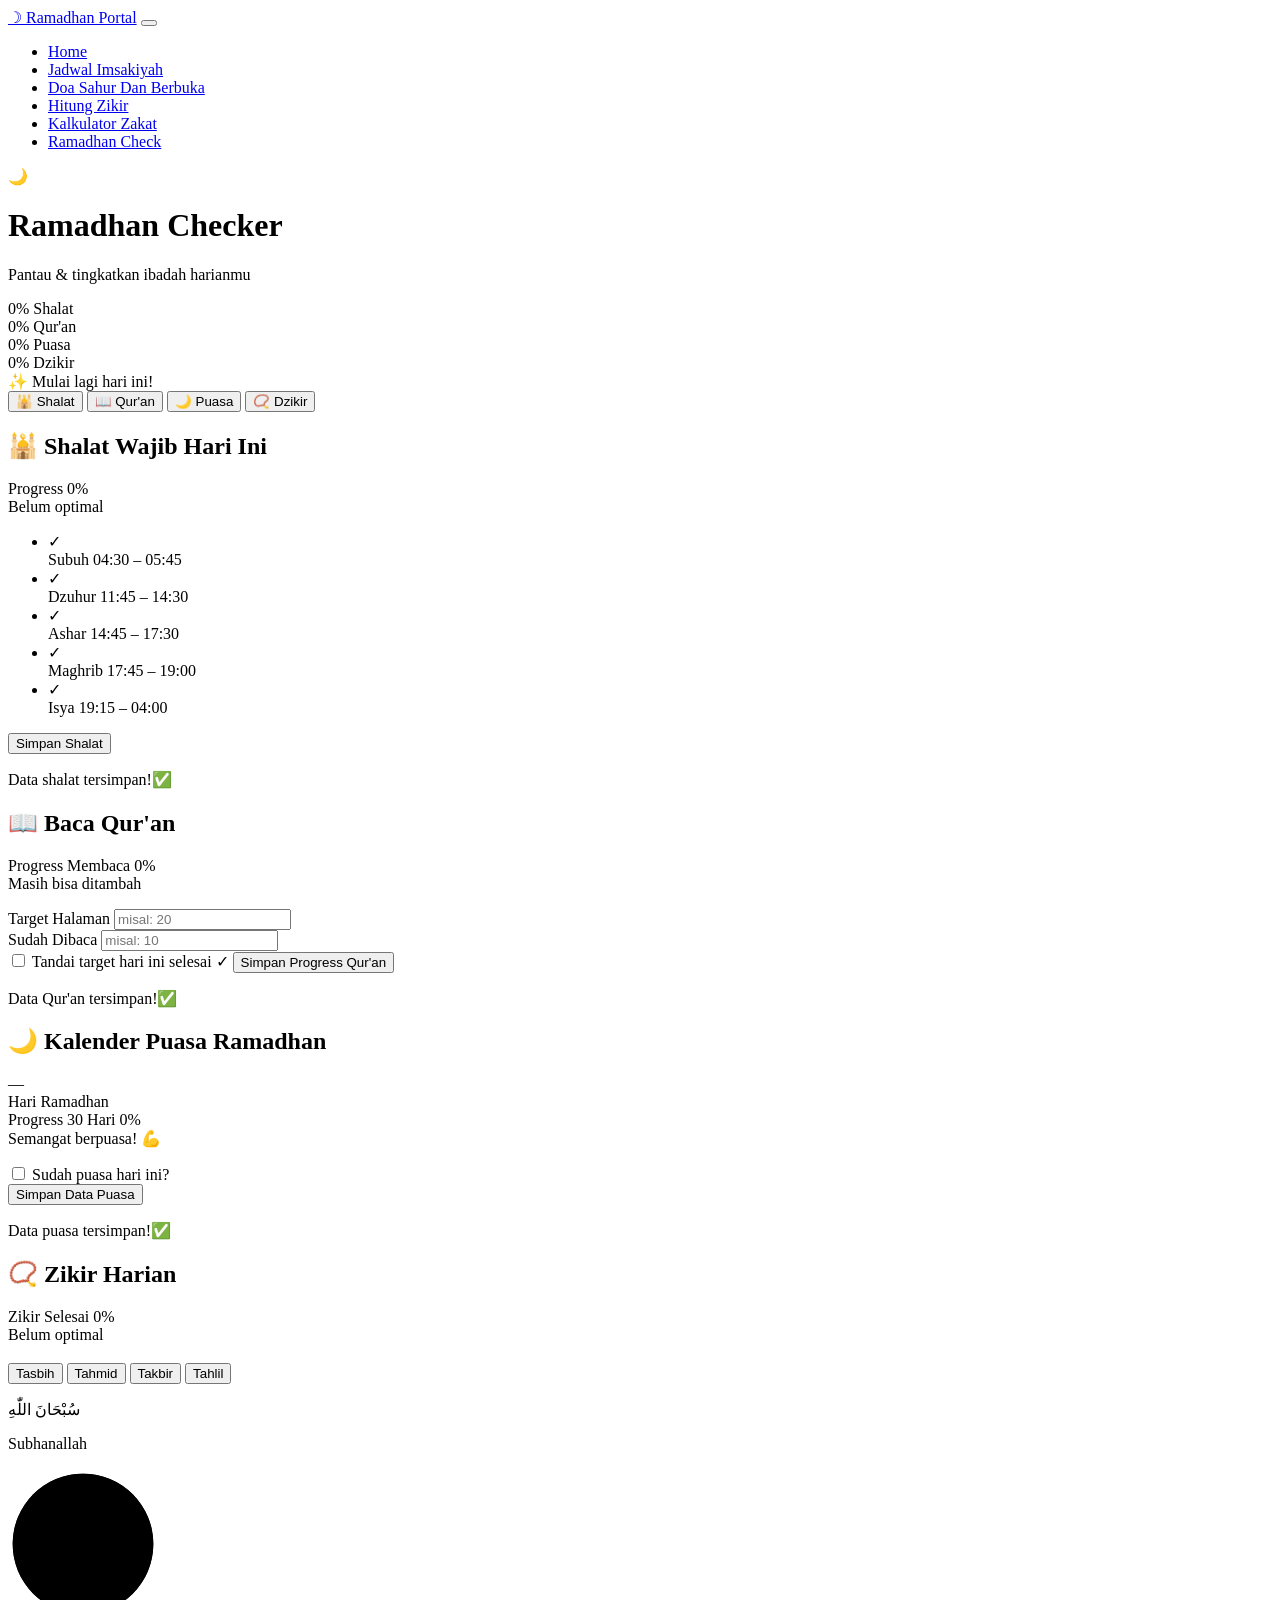
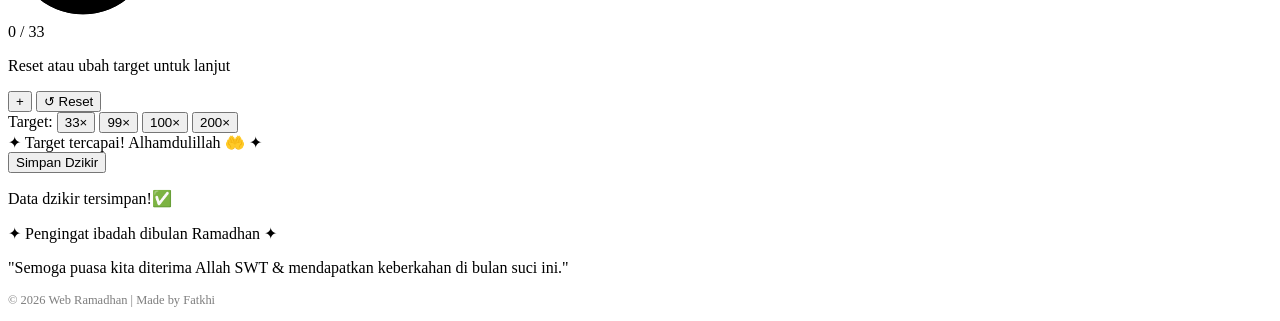
==== ramadhan-check.html @ d1ef9071 "Add files via upload" ====
<!DOCTYPE html>
<html lang="id">
<head>
    <meta charset="UTF-8" />
    <meta name="viewport" content="width=device-width, initial-scale=1.0" />
    <title>Ramadhan Checker</title>
    <link href="https://fonts.googleapis.com/css2?family=Amiri:wght@400;700&family=Cinzel+Decorative:wght@700&family=Lora:ital,wght@0,400;0,600;1,400&display=swap" rel="stylesheet" />
    <link rel="stylesheet" href="style/ramadhan-check.css">
</head>
<body>
<header>
    <nav class="navbar" id="mainNav">
        <div class="nav-inner">
            <a href="index.html" class="nav-brand">☽ Ramadhan Portal</a>
            <button class="nav-toggle" id="navToggle" aria-expanded="false">
                <span></span><span></span><span></span>
            </button>
            <ul class="nav-links" id="navLinks" role="list">
                <li><a href="index.html" >Home</a></li>
                <li><a href="jadwal-imsakiyah.html">Jadwal Imsakiyah</a></li>
                <li><a href="doa-sahur-dan-berbuka.html"> Doa Sahur Dan Berbuka</a></li> 
                <li><a href="hitung-zikir.html">Hitung Zikir</a></li>
                <li><a href="kalkulator-zakat.html" >Kalkulator Zakat</a></li>
                <li><a href="ramadhan-check.html" class="active">Ramadhan Check</a></li>
            </ul>
        </div>
    </nav>
</header>  
<header>
    <div class="header-inner">
        <span class="header-logo">🌙</span>
        <h1>Ramadhan Checker</h1>
        <p class="subtitle">Pantau & tingkatkan ibadah harianmu</p>
    </div>
</header>

<div class="progress">
    <div class="progress-item">
        <span class="progress-pct" id="pctShalat">0%</span>
        <span class="progress-lbl">Shalat</span>
    </div>
    <div class="progress-divider"></div>
    <div class="progress-item">
        <span class="progress-pct" id="pctQuran">0%</span>
        <span class="progress-lbl">Qur'an</span>
    </div>
    <div class="progress-divider"></div>
    <div class="progress-item">
        <span class="progress-pct" id="pctPuasa">0%</span>
        <span class="progress-lbl">Puasa</span>
    </div>
    <div class="progress-divider"></div>
    <div class="progress-item">
        <span class="progress-pct" id="pctDzikir">0%</span>
        <span class="progress-lbl">Dzikir</span>
    </div>
    <div class="progress-divider"></div>
    <div class="motivasi-badge" id="motivasiGlobal">✨ Mulai lagi hari ini!</div>
</div>

<nav class="tab-nav" role="tablist">
    <button class="tab-btn active" data-tab="shalat" role="tab">
        <span class="tab-icon">🕌</span> Shalat
    </button>
    <button class="tab-btn" data-tab="quran" role="tab">
        <span class="tab-icon">📖</span> Qur'an
    </button>
    <button class="tab-btn" data-tab="puasa" role="tab">
        <span class="tab-icon">🌙</span> Puasa
    </button>
    <button class="tab-btn" data-tab="dzikir" role="tab">
        <span class="tab-icon">📿</span> Dzikir
    </button>
</nav>

<main>
    <div class="tab-panel active" id="tab-shalat">
        <div class="card">
            <h2 class="card-title">🕌 Shalat Wajib Hari Ini</h2>
            <div class="prog-meta">
                <span>Progress</span>
                <span class="prog-pct" id="shalatPct">0%</span>
            </div>
            <div class="prog-wrap">
                <div class="prog-fill" id="shalatBar" style="width:0%"></div>
            </div>
            <div style="margin-bottom:1rem;">
                <span class="status-chip chip-low" id="shalatStatus">Belum optimal</span>
            </div>
            <ul class="shalat-list" id="shalatList">
                <li class="shalat-item" data-id="subuh">
                    <div class="shalat-cb">✓</div>
                    <span class="shalat-name">Subuh</span>
                    <span class="shalat-time">04:30 – 05:45</span>
                </li>
                <li class="shalat-item" data-id="dzuhur">
                    <div class="shalat-cb">✓</div>
                    <span class="shalat-name">Dzuhur</span>
                    <span class="shalat-time">11:45 – 14:30</span>
                </li>
                <li class="shalat-item" data-id="ashar">
                    <div class="shalat-cb">✓</div>
                    <span class="shalat-name">Ashar</span>
                    <span class="shalat-time">14:45 – 17:30</span>
                </li>
                <li class="shalat-item" data-id="maghrib">
                    <div class="shalat-cb">✓</div>
                    <span class="shalat-name">Maghrib</span>
                    <span class="shalat-time">17:45 – 19:00</span>
                </li>
                <li class="shalat-item" data-id="isya">
                    <div class="shalat-cb">✓</div>
                    <span class="shalat-name">Isya</span>
                    <span class="shalat-time">19:15 – 04:00</span>
                </li>
            </ul>
            <button class="btn-save" id="btnSaveShalat">Simpan Shalat</button>
            <p class="saved-toast" id="toastShalat"> Data shalat tersimpan!✅</p>
        </div>
     </div>

    <div class="tab-panel" id="tab-quran">
        <div class="card">
            <h2 class="card-title">📖 Baca Qur'an</h2>
            <div class="prog-meta">
                <span>Progress Membaca</span>
                <span class="prog-pct" id="quranPct">0%</span>
            </div>
            <div class="prog-wrap">
                <div class="prog-fill" id="quranBar" style="width:0%"></div>
            </div>
            <div style="margin-bottom:1rem;">
                <span class="status-chip chip-low" id="quranStatus">Masih bisa ditambah</span>
            </div>
            <div class="quran-inputs">
                <div class="field">
                    <label for="targetHalaman">Target Halaman</label>
                    <input type="number" id="targetHalaman" placeholder="misal: 20" min="1" />
                </div>
                <div class="field">
                    <label for="halamanDibaca">Sudah Dibaca</label>
                    <input type="number" id="halamanDibaca" placeholder="misal: 10" min="0" />
                </div>
            </div>
            <label class="quran-mark" id="quranMarkLabel">
                <input type="checkbox" id="quranSelesai" />
                <span>Tandai target hari ini selesai ✓</span>
            </label>
            <button class="btn-save" id="btnSaveQuran">Simpan Progress Qur'an</button>
            <p class="saved-toast" id="toastQuran">Data Qur'an tersimpan!✅</p>
        </div>
    </div>

    <div class="tab-panel" id="tab-puasa">
        <div class="card">
            <h2 class="card-title">🌙 Kalender Puasa Ramadhan</h2>

            <div class="hari-ke">
                <div class="hk-num" id="hariKeNum">—</div>
                <div class="hk-label">Hari Ramadhan</div>
            </div>

            <div class="prog-meta">
                <span>Progress 30 Hari</span>
                <span class="prog-pct" id="puasaPct">0%</span>
            </div>
            <div class="prog-wrap">
                <div class="prog-fill" id="puasaBar" style="width:0%"></div>
            </div>
            <div style="margin-bottom:1rem;">
                <span class="status-chip chip-low" id="puasaStatus">Semangat berpuasa! 💪</span>
            </div>

            <label class="puasa-today" id="puasaTodayLabel">
                <input type="checkbox" id="puasaHariIni" />
                <span id="puasaTodayText">Sudah puasa hari ini?</span>
            </label>

            <div class="kalender-grid" id="kalenderGrid"></div>

            <button class="btn-save" id="btnSavePuasa">Simpan Data Puasa</button>
            <p class="saved-toast" id="toastPuasa"> Data puasa tersimpan!✅</p>
        </div>
     </div>

    <div class="tab-panel" id="tab-dzikir">
        <div class="card">
            <h2 class="card-title">📿 Zikir Harian</h2>
            <div class="prog-meta">
                <span>Zikir Selesai</span>
                <span class="prog-pct" id="zikirPct">0%</span>
            </div>
            <div class="prog-wrap">
                <div class="prog-fill" id="zikirBar" style="width:0%"></div>
            </div>
            <div style="margin-bottom:1.2rem;">
                <span class="status-chip chip-low" id="zikirStatus">Belum optimal</span>
            </div>
            <div class="zikir-selector" role="group">
                <button class="zikir-btn active" data-ar="سُبْحَانَ اللّٰهِ" data-lat="Subhanallah" data-id="subhanallah">Tasbih</button>
                <button class="zikir-btn" data-ar="اَلْحَمْدُ لِلّٰهِ" data-lat="Alhamdulillah" data-id="alhamdulillah">Tahmid</button>
                <button class="zikir-btn" data-ar="اَللّٰهُ أَكْبَرُ" data-lat="Allahuakbar" data-id="allahuakbar">Takbir</button>
                <button class="zikir-btn" data-ar="لَا إِلٰهَ إِلَّا اللّٰهُ" data-lat="La ilaha illallah" data-id="la-ilaha-illallah">Tahlil</button>
            </div>
            <p class="zikir-arabic" id="zikirArabic">سُبْحَانَ اللّٰهِ</p>
            <p class="zikir-latin"  id="zikirLatin">Subhanallah</p>

            <div class="zikir-ring-wrap">
                <svg class="zikir-ring-svg" width="150" height="150" viewBox="0 0 160 160" aria-hidden="true">
                    <circle class="zikir-ring-bg"   cx="80" cy="80" r="75"/>
                    <circle class="zikir-ring-fill" id="zikirRingFill" cx="80" cy="80" r="75"/>
                </svg>
                <div class="zikir-ring-center">
                    <span class="zikir-count-num" id="zikirCountNum">0</span>
                    <span class="zikir-target-lbl" id="zikirTargetLbl">/ 33</span>
                </div>
            </div>
            <div class="zikir-bar-wrap">
                <div class="zikir-bar-fill" id="zikirBarFill"></div>
            </div>

            <p class="zikir-locked-hint" id="zikirLockedHint">Reset atau ubah target untuk lanjut</p>

            <div class="zikir-btn-group">
                <button class="zikir-btn-tambah" id="zikirBtnTambah" aria-label="Tambah hitungan dzikir">
                    <span class="zikir-icon">+</span>
                </button>
                <button class="zikir-btn-reset" id="zikirBtnReset">↺ Reset</button>
            </div>
            <div class="zikir-pills">
                <span>Target:</span>
                <button class="zikir-pill active" data-val="33">33×</button>
                <button class="zikir-pill" data-val="99">99×</button>
                <button class="zikir-pill" data-val="100">100×</button>
                <button class="zikir-pill" data-val="200">200×</button>
            </div>

            <div class="zikir-notif" id="zikirNotif" role="status" aria-live="polite">
                <span class="zikir-star">✦</span>
                <span id="zikirNotifText">Target tercapai! Alhamdulillah 🤲</span>
                <span class="zikir-star">✦</span>
            </div>
            <button class="btn-save" id="btnSaveZikir">Simpan Dzikir</button>
            <p class="saved-toast" id="toastZikir"> Data dzikir tersimpan!✅</p>
        </div>
    </div>
</main>

<footer>
  <p class="footer-teks">✦ Pengingat ibadah dibulan Ramadhan ✦</p>
  <p>"Semoga puasa kita diterima Allah SWT &amp; mendapatkan keberkahan di bulan suci ini."</p>
  <p style="margin-top:.5rem; font-size:.78rem; opacity:.5;">&copy; 2026 Web Ramadhan | Made by Fatkhi</p>
</footer>

<script src="script/ramadhan-check.js"></script>

</body>
</html>
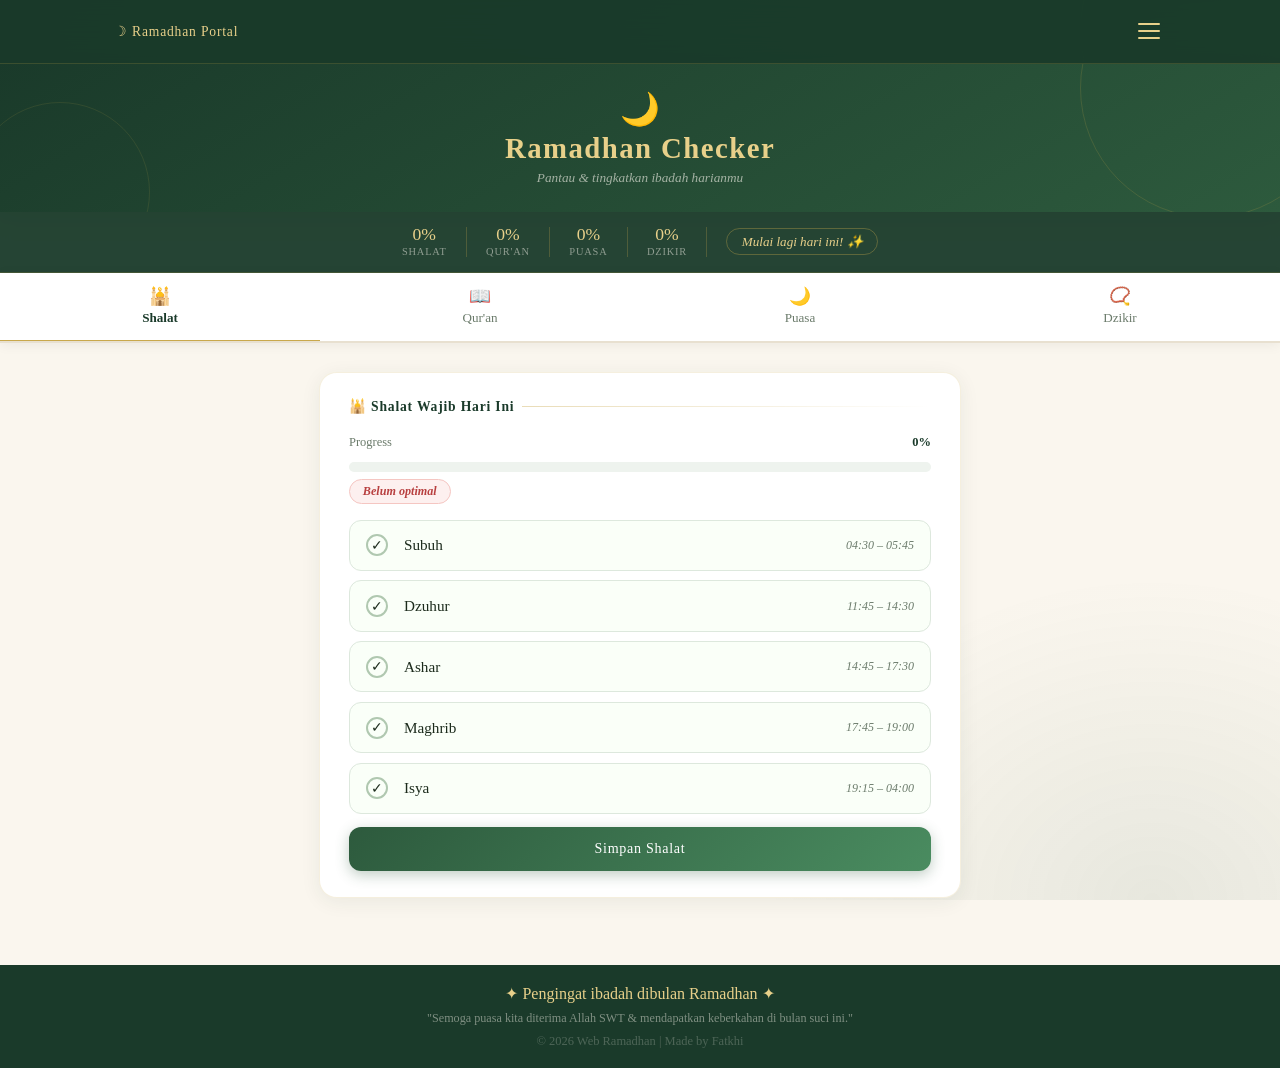
==== commit 61e34f9b: "Fix HTML formatting and restore document structure" ====
--- a/ramadhan-check.html
+++ b/ramadhan-check.html
@@ -197,10 +197,10 @@
                 <span class="status-chip chip-low" id="zikirStatus">Belum optimal</span>
             </div>
             <div class="zikir-selector" role="group">
-                <button class="zikir-btn active" data-ar="سُبْحَانَ اللّٰهِ" data-lat="Subhanallah" data-id="subhanallah">Tasbih</button>
-                <button class="zikir-btn" data-ar="اَلْحَمْدُ لِلّٰهِ" data-lat="Alhamdulillah" data-id="alhamdulillah">Tahmid</button>
-                <button class="zikir-btn" data-ar="اَللّٰهُ أَكْبَرُ" data-lat="Allahuakbar" data-id="allahuakbar">Takbir</button>
-                <button class="zikir-btn" data-ar="لَا إِلٰهَ إِلَّا اللّٰهُ" data-lat="La ilaha illallah" data-id="la-ilaha-illallah">Tahlil</button>
+                <button class="zikir-btn active" data-ar="سُبْحَانَ اللّٰهِ" data-lat="Subhanallah" data-id="tasbih">Tasbih</button>
+                <button class="zikir-btn" data-ar="اَلْحَمْدُ لِلّٰهِ" data-lat="Alhamdulillah" data-id="tahmid">Tahmid</button>
+                <button class="zikir-btn" data-ar="اَللّٰهُ أَكْبَرُ" data-lat="Allahuakbar" data-id="takbir">Takbir</button>
+                <button class="zikir-btn" data-ar="لَا إِلٰهَ إِلَّا اللّٰهُ" data-lat="La ilaha illallah" data-id="tahlil">Tahlil</button>
             </div>
             <p class="zikir-arabic" id="zikirArabic">سُبْحَانَ اللّٰهِ</p>
             <p class="zikir-latin"  id="zikirLatin">Subhanallah</p>
@@ -222,7 +222,7 @@
             <p class="zikir-locked-hint" id="zikirLockedHint">Reset atau ubah target untuk lanjut</p>
 
             <div class="zikir-btn-group">
-                <button class="zikir-btn-tambah" id="zikirBtnTambah" aria-label="Tambah hitungan dzikir">
+                <button class="zikir-btn-tambah" id="zikirBtnTambah">
                     <span class="zikir-icon">+</span>
                 </button>
                 <button class="zikir-btn-reset" id="zikirBtnReset">↺ Reset</button>
@@ -235,7 +235,7 @@
                 <button class="zikir-pill" data-val="200">200×</button>
             </div>
 
-            <div class="zikir-notif" id="zikirNotif" role="status" aria-live="polite">
+            <div class="zikir-notif" id="zikirNotif" role="status">
                 <span class="zikir-star">✦</span>
                 <span id="zikirNotifText">Target tercapai! Alhamdulillah 🤲</span>
                 <span class="zikir-star">✦</span>
--- a/style/ramadhan-check.css
+++ b/style/ramadhan-check.css
@@ -0,0 +1,861 @@
+:root {
+--gold:        #C9A84C;
+--gold-light:  #E8D08A;
+--green-dark:  #1A3A2A;
+--green-mid:   #2D5A3D;
+--green-light: #4A8C60;
+--cream:       #FAF6EE;
+--sand:        #EDE0C4;
+--text:        #1C2B1C;
+--muted:       #6B7B6B;
+--white:       #ffffff;
+}
+*, *::before, *::after { 
+    box-sizing: border-box; 
+    margin: 0; padding: 0; 
+}
+html { 
+    scroll-behavior: smooth; 
+}
+body {
+    display: flex;
+    font-family: 'Lora', Georgia, serif;
+    color: var(--text);  
+    background: var(--cream);  
+    min-height: 100vh;
+    flex-direction: column;
+}
+body::before {
+    content: '';
+    inset: 0;
+    background-image:
+        radial-gradient(ellipse 70% 40% at 10% 0%, #c9a84c14 0%, transparent 60%),
+        radial-gradient(ellipse 50% 60% at 90% 100%, #2d5a3d17 0%, transparent 60%);
+    pointer-events: none;
+    position: fixed;
+    z-index: 0;
+}
+
+.navbar {  
+    top: 0; 
+    left: 0; 
+    right: 0; 
+    background: #1a3a2aeb;
+    backdrop-filter: blur(16px);
+    border-bottom: 1px solid #c9a84c33;
+    transition: background .3s, box-shadow .3s;
+    position: fixed;
+    z-index: 1000;
+}
+.navbar.scrolled {
+    background: #102618f7;
+    box-shadow: 0 4px 24px #00000059;
+}
+.nav-inner {
+    display: flex; 
+    align-items: center;
+    padding: .75rem 1.5rem;
+    gap: 1rem;
+    max-width: 1100px; 
+    margin: 0 auto;
+    z-index: 10;
+}
+.nav-brand {
+    display: flex; 
+    align-items: center;
+    gap: .45rem;
+    font-family: 'Cinzel Decorative', serif;
+    font-size: .85rem; 
+    color: var(--gold-light);
+    text-decoration: none; 
+    letter-spacing: .06em;
+    white-space: nowrap; 
+    flex-shrink: 0;
+    z-index: 10;
+}
+.nav-links {
+    display: none; 
+    top: 100%; left: 0; right: 0;  
+    flex-direction: column; 
+    align-items: stretch;
+    list-style: none;
+    background: #102618fa;
+    border-top: 1px solid #c9a84c26;
+    box-shadow: 0 8px 28px #00000066;
+    padding: .5rem 0;
+    position: absolute;
+    z-index: 2000;
+}
+.nav-links.open {
+    display: flex;
+}
+.nav-links a {
+    display: block;
+    padding: .7rem 1.8rem; 
+    font-size: .88rem;
+    border-radius: 0;
+    border-bottom: 1px solid #c9a84c0f;
+    color: #faf6eebf;
+    text-decoration: none;
+    transition: color .2s, background .2s;
+}
+.nav-links a:hover,.nav-links a.active {
+    color: var(--gold-light);
+    background: #c9a84c1a;
+}
+.nav-links li:last-child a { 
+    border-bottom: none; 
+}
+ 
+.nav-toggle {
+    display: block; 
+    background: none; 
+    border: none;
+    cursor: pointer; 
+    padding: .4rem;
+    margin-left: auto; 
+    flex-shrink: 0;
+}
+.nav-toggle span {
+    display: block;
+    width: 22px;
+    height: 2px;
+    background: var(--gold-light);
+    margin: 5px 0;
+    border-radius: 2px; 
+    transition: transform .3s, opacity .3s;
+}
+.nav-toggle.open span:nth-child(1) { 
+    transform: rotate(45deg)  translate(5px,5px);  
+}
+.nav-toggle.open span:nth-child(2) { 
+    opacity: 0; 
+}
+.nav-toggle.open span:nth-child(3) { 
+    transform: rotate(-45deg) translate(5px,-5px);
+}
+header {
+    text-align: center; 
+    color: var(--cream);
+    background: linear-gradient(150deg, var(--green-dark) 0%, var(--green-mid) 100%);
+    padding: 2rem 1.5rem 1.6rem;
+    overflow: hidden;
+    box-shadow: 0 4px 20px #00000033;
+    position: relative;
+
+}
+header::before {
+    content: '';
+    width: 260px; height: 260px;
+    border: 1.5px solid #c9a84c2e;
+    border-radius: 50%;
+    top: -100px; right: -60px;
+    position: absolute;
+}
+header::after {
+    content: '';
+    width: 180px; height: 180px;
+    border: 1.5px solid #c9a84c1f;
+    border-radius: 50%;
+    bottom: -70px; left: -30px;
+    position: absolute;
+}
+.header-inner { 
+    position: relative; 
+    z-index: 1; 
+}
+.header-logo { 
+    display: block;
+    font-size: 2rem; 
+    margin-bottom: .3rem; 
+}
+header h1 {
+    font-family: 'Cinzel Decorative', serif;
+    font-size: clamp(1.1rem, 3.5vw, 1.8rem);
+    color: var(--gold-light);
+    letter-spacing: .05em;
+}
+header p.subtitle {
+    font-style: italic;
+    font-size: .83rem;
+    color: #faf6ee99;
+    margin-top: .3rem;
+}
+
+.progress {
+    display: flex;
+    align-items: center; 
+    background: #1a3a2af2;
+    backdrop-filter: blur(6px);
+    padding: .9rem 1.5rem;
+    gap: 1.2rem;
+    flex-wrap: wrap;
+    justify-content: center;
+    border-bottom: 1px solid #c9a84c33;
+    position: relative;
+}
+.progress-item {
+    display: flex;
+    flex-direction: column;
+    align-items: center;
+    gap: .15rem;
+}
+.progress-pct {
+    font-family: 'Cinzel Decorative', serif;
+    font-size: 1.1rem;
+    color: var(--gold-light);
+    line-height: 1;
+}
+.progress-lbl {
+    font-size: .65rem;
+    color: #faf6ee80;
+    letter-spacing: .08em;
+    text-transform: uppercase;
+}
+.progress-divider { 
+    width: 1px; 
+    height: 30px; 
+    background: #c9a84c40; 
+}
+.motivasi-badge {
+    font-style: italic;
+    font-size: .82rem;
+    color: var(--gold-light);
+    padding: .3rem .9rem;
+    border: 1px solid #c9a84c59;
+    border-radius: 2rem;
+}
+
+nav.tab-nav {
+    display: flex;  
+    top: 0;
+    background: var(--white);
+    border-bottom: 2px solid #e8e0d0;
+    box-shadow: 0 2px 12px #0000000f;
+    overflow-x: auto;
+    scrollbar-width: none;
+    position: sticky;     
+    z-index: 100;
+}
+nav.tab-nav::-webkit-scrollbar { 
+    display: none; 
+}
+.tab-btn {
+    display: flex;
+    flex: 1; 
+    flex-direction: column;
+    align-items: center; 
+    font-family: 'Lora', serif;
+    font-size: .82rem;
+    color: var(--muted); min-width: 90px;
+    background: transparent;  
+    padding: .85rem .5rem;
+    border: none;  
+    border-bottom: 3px solid transparent;
+    cursor: pointer;margin-bottom: -2px;
+    transition: all .2s;
+    white-space: nowrap;
+    gap: .2rem;
+}
+.tab-btn .tab-icon { 
+    font-size: 1.1rem; 
+}
+.tab-btn:hover { 
+    color: var(--green-mid); 
+    background: #f5faf5;
+}
+.tab-btn.active {
+    font-weight: 600;  
+    color: var(--green-dark);
+    border-bottom-color: var(--gold);
+}
+
+main {
+    padding: 1.8rem 1.2rem 3rem;  
+    flex: 1;
+    width: 100%;  
+    max-width: 680px;
+    margin: 0 auto; 
+    position: relative;
+    z-index: 1;
+}
+.tab-panel { 
+    display: none; 
+    animation: fadeUp .4s ease both; 
+}
+.tab-panel.active { 
+    display: block; 
+}
+@keyframes fadeUp {
+    from { opacity: 0; transform: translateY(16px); }
+    to   { opacity: 1; transform: translateY(0); }
+}
+
+.card {
+    border: 1px solid #c9a84c2e; 
+    border-radius: 1.1rem;
+    background: var(--white);
+    box-shadow: 0 4px 20px #1a3a2a12;
+    padding: 1.6rem 1.8rem;
+    margin-bottom: 1.2rem;
+}
+.card-title {
+    display: flex;  
+    align-items: center;
+    font-family: 'Cinzel Decorative', serif;
+    font-size: .85rem;
+    color: var(--green-dark);
+    letter-spacing: .06em;
+    margin-bottom: 1.2rem;  
+    gap: .5rem;
+}
+.card-title::after {
+    content: '';
+    flex: 1;
+    height: 1px;
+    background: linear-gradient(90deg, #c9a84c66, transparent);
+}
+
+.prog-wrap {
+    background: #eef3ee;
+    border-radius: 1rem;
+    height: 10px;
+    overflow: hidden;
+    margin: .6rem 0 .4rem;
+}
+.prog-fill {
+    height: 100%;
+    border-radius: 1rem;
+    background: linear-gradient(90deg, var(--green-light), var(--gold));
+    transition: width .5s cubic-bezier(.4,0,.2,1);
+}
+.prog-meta {
+    display: flex;
+    justify-content: space-between;
+    font-size: .78rem;
+    color: var(--muted);
+    margin-bottom: .8rem;
+}
+.prog-pct { 
+    font-weight: 600; 
+    color: var(--green-dark); 
+}
+
+.status-chip {
+    display: inline-block;
+    padding: .25rem .8rem;
+    border-radius: 2rem;
+    font-size: .76rem;
+    font-style: italic;
+    font-weight: 600;
+}
+.chip-low  { 
+    color: #b84040;   
+    background: #fdf0ef;
+    border: 1px solid #f5c6c2; 
+}
+.chip-mid  { 
+    color: #8a6010;  
+    background: #fff8e6;  
+    border: 1px solid #f0d080; 
+}
+.chip-high { 
+    color: #1e6b3a;  
+    background: #e8f5ec; 
+    border: 1px solid #a8d5b5; 
+}
+.chip-done { 
+    color: var(--green-dark);  
+    background: linear-gradient(135deg,#e8f5ec,#fff8e6);
+    border: 1px solid var(--gold);
+}
+
+.shalat-list { 
+    display: flex;
+    list-style: none;  
+    flex-direction: column; 
+    gap: .6rem; 
+}
+.shalat-item {
+    display: flex;
+    align-items: center;
+    gap: 1rem;
+    padding: .85rem 1rem;
+    border-radius: .75rem;
+    border: 1.5px solid #dde8dd;
+    background: #fafff8;
+    cursor: pointer;
+    transition: all .2s;
+    user-select: none;
+}   
+.shalat-item:hover { 
+    border-color: var(--green-light); 
+    background: #f0faf0; 
+}
+.shalat-item.checked {
+    border-color: var(--green-light);
+    background: #edf7ee;
+}
+.shalat-cb {
+    display: flex;    
+    font-size: .9rem;
+    align-items: center; 
+    justify-content: center;
+    border: 2px solid #b0c8b0;        
+    border-radius: 50%;
+    width: 22px; 
+    height: 22px;    
+    flex-shrink: 0;
+    transition: all .2s;
+}
+.shalat-item.checked .shalat-cb {
+    color: #ffffff;  
+    background: var(--green-light);
+    border-color: var(--green-light);
+} 
+.shalat-name { 
+    flex: 1; 
+    font-size: .95rem; 
+}
+.shalat-item.checked .shalat-name { 
+    font-weight: 600; 
+    color: var(--green-dark);
+}
+.shalat-time { 
+    font-style: italic;
+    font-size: .75rem; 
+    color: var(--muted); 
+}
+
+.quran-inputs { 
+    display: grid; 
+    grid-template-columns: 1fr 1fr; 
+    gap: 1rem; margin-bottom: 1rem; 
+}
+.field label { 
+    display: block; 
+    font-size: .8rem;
+    font-weight: 600 ;
+    color: var(--muted); 
+    letter-spacing: .04em;
+    margin-bottom: .35rem; 
+}
+.field input[type="number"] {
+    font-family: 'Lora', serif;
+    font-size: .95rem;
+    border: 1.5px solid #d9e5d9;
+    border-radius: .65rem;   
+    width: 100%;
+    padding: .7rem .9rem;
+    color: var(--text);
+    background: #fafff9;
+    outline: none;
+    transition: border-color .2s, box-shadow .2s;
+}
+.field input:focus {
+    border-color: var(--green-light);
+    box-shadow: 0 0 0 3px #4a8c601a;
+}
+.quran-mark {
+    display: flex;
+    align-items: center; 
+    font-size: .85rem;     
+    gap: .7rem;
+    padding: .8rem 1rem;
+    color: var(--green-mid);
+    background: #f5faf5;
+    border: 1px dashed #a8cbb5;
+    border-radius: .7rem;
+    cursor: pointer;
+    margin-bottom: .8rem;
+    user-select: none;
+}
+.quran-mark input[type="checkbox"] { 
+    accent-color: var(--green-light); 
+    width:16px; height:16px; 
+}
+.quran-mark.done {
+    font-weight: 600; 
+    color: var(--green-dark);
+    background: #edf7ee; 
+    border-color: var(--green-light); 
+}
+
+.hari-ke {
+    text-align: center;
+    margin-bottom: 1rem;
+}
+.hari-ke .hk-num {
+    font-family: 'Cinzel Decorative', serif;
+    font-size: 2.2rem;
+    color: var(--gold);
+    line-height: 1;
+}
+.hari-ke .hk-label {
+    font-size: .78rem;
+    color: var(--muted);
+    letter-spacing: .08em;
+    text-transform: uppercase;
+}
+.puasa-today {
+    display: flex;
+    align-items: center;
+    font-size: .9rem;
+    gap: .8rem;
+    padding: .9rem 1.1rem;
+    color: var(--green-mid);
+    background: #f5faf5;
+    border: 1.5px solid #a8cbb5;
+    border-radius: .8rem;
+    cursor: pointer;
+    margin-bottom: 1.2rem;
+    user-select: none;
+    transition: all .2s;
+}
+.puasa-today.done {
+    font-weight: 600; 
+    color: var(--green-dark); 
+    background: #edf7ee;
+    border-color: var(--green-light);   
+}
+.puasa-today input[type="checkbox"] { 
+    accent-color: var(--green-light);
+    width:18px; 
+    height:18px; 
+    flex-shrink:0; 
+}
+.kalender-grid {
+    display: grid;
+    grid-template-columns: repeat(7, 1fr);
+    gap: .4rem;
+    margin-bottom: 1rem;
+}
+.kal-day {
+    display: flex;  
+    align-items: center;
+    font-size: .78rem;
+    font-weight: 600;
+    justify-content: center;
+    border: 1.5px solid #dde8dd;
+    border-radius: .5rem;
+    color: var(--muted);
+    background: #fafff8;
+    aspect-ratio: 1;
+    cursor: pointer;
+    transition: all .2s;
+    position: relative;
+}
+.kal-day:hover { 
+    border-color: var(--green-light); 
+    background: #f0faf0; }
+.kal-day.puasa-done {
+    font-size: .85rem;
+    color: #ffffff;
+    background: var(--green-mid);    
+    border-color: var(--green-mid);    
+}
+.kal-day.today-mark {
+    border-color: var(--gold);
+    box-shadow: 0 0 0 2px #c9a84c4d;
+}
+.kal-day.future {
+    opacity: .4; 
+    cursor: default; 
+}
+
+.zikir-selector {
+    display: flex; 
+    flex-wrap: wrap; 
+    gap: .5rem;
+    justify-content: center; 
+    margin-bottom: 1.4rem;
+}
+.zikir-btn {
+    font-family: 'Lora', serif; 
+    font-size: .78rem;
+    padding: .3rem .85rem; 
+    border-radius: 2rem;
+    border: 1px solid #c9a84c59;
+    color: var(--muted);  
+    background: transparent; 
+    cursor: pointer; 
+    transition: all .2s;
+}
+.zikir-btn.active, .zikir-btn:hover {
+    font-weight: 600; 
+    color: var(--green-dark);
+    background: var(--gold);
+    border-color: var(--gold);
+}
+.zikir-arabic {
+    font-family: 'Amiri', serif;
+    font-size: clamp(1.4rem, 4vw, 1.9rem);
+    line-height: 1.9;
+    text-align: center; 
+    direction: rtl;
+    color: var(--green-dark); 
+    margin-bottom: .3rem;
+    transition: opacity .25s;
+}
+.zikir-latin {
+    font-style: italic;
+    font-size: .82rem; 
+    text-align: center;
+    color: var(--muted); 
+    margin-bottom: 1.4rem;
+    transition: opacity .25s;
+}
+   
+.zikir-ring-wrap {
+    display: flex; 
+    justify-content: center;
+    margin-bottom: 1.2rem; 
+    position: relative;
+}
+.zikir-ring-svg { 
+    transform: rotate(-90deg); 
+    filter: drop-shadow(0 0 6px #c9a84c40); 
+}
+.zikir-ring-bg   {
+    fill: none; 
+    stroke: #eef3ee; 
+    stroke-width: 6; 
+}
+.zikir-ring-fill {
+    fill: none; 
+    stroke: var(--gold); 
+    stroke-width: 6;
+    stroke-linecap: round;
+    stroke-dasharray: 471; 
+    stroke-dashoffset: 471;
+    transition: stroke-dashoffset .5s cubic-bezier(.4,0,.2,1);
+}
+.zikir-ring-center {
+    display: flex; 
+    flex-direction: column;
+    position: absolute;
+    inset: 0;
+    align-items: center;
+    justify-content: center;
+}
+.zikir-count-num {
+    font-family: 'Cinzel Decorative', serif;
+    font-size: clamp(2rem, 7vw, 2.8rem);
+    color: var(--green-dark); 
+    line-height: 1;
+}
+.zikir-count-num.bump { 
+    animation: zikirbump .2s cubic-bezier(.3,1.6,.5,1); 
+}
+@keyframes zikirbump {
+    0%  { transform: scale(1); }
+    50% { transform: scale(1.28); }
+    100%{ transform: scale(1); }
+}
+.zikir-target-lbl {
+    font-size: .72rem;
+    color: var(--muted);
+    letter-spacing: .06em; 
+    text-transform: uppercase; 
+    margin-top: .1rem;
+}
+.zikir-bar-wrap {
+    background: #eef3ee; 
+    border-radius: 1rem;
+    height: 8px; 
+    overflow: hidden; 
+    margin-bottom: 1.4rem;
+}
+.zikir-bar-fill {
+    height: 100%; 
+    border-radius: 1rem;
+    background: linear-gradient(90deg, var(--green-light), var(--gold));
+    transition: width .4s ease;
+}
+.zikir-locked-hint {
+    text-align: center; 
+    font-size: .78rem; 
+    font-style: italic;
+    color: var(--muted); 
+    margin-bottom: .6rem;
+    opacity: 0; 
+    transition: opacity .3s; 
+    min-height: 1.1rem;
+}
+.zikir-locked-hint.show {
+    opacity: 1; 
+}
+.zikir-btn-group {
+    display: flex; 
+    gap: .8rem; 
+    justify-content: center; 
+    margin-bottom: 1.2rem; 
+}
+.zikir-btn-tambah {
+    flex: 1; 
+    max-width: 180px;
+    background: linear-gradient(135deg, var(--green-mid), var(--green-light));
+    border: none; 
+    border-radius: .85rem; 
+    color: #ffffff;
+    font-family: 'Cinzel Decorative', serif; font-size: .9rem;
+    padding: .85rem 1rem; cursor: pointer; position: relative; overflow: hidden;
+    box-shadow: 0 4px 16px #2d5a3d4d;
+    transition: transform .12s, box-shadow .12s;
+    -webkit-tap-highlight-color: transparent;
+}
+.zikir-btn-tambah:hover { 
+    transform: translateY(-2px);
+    box-shadow: 0 6px 22px rgba(45,90,61,.4); 
+}
+.zikir-btn-tambah:active { 
+    transform: scale(.93); 
+}
+.zikir-btn-tambah:disabled {
+    background: #00000014 !important;
+    box-shadow: none !important;
+    cursor: not-allowed !important; 
+    transform: none !important; 
+    opacity: .45;
+}
+.zikir-btn-tambah .zikir-icon {
+    display: block;
+    font-size: 1.4rem; 
+    line-height: 1;
+}
+.zikir-btn-reset {
+    background: transparent; 
+    border: 1.5px solid #c9a84c4d;
+    border-radius: .85rem; 
+    color: var(--muted);
+    font-family: 'Lora', serif; 
+    font-size: .82rem;
+    padding: .7rem 1rem; 
+    cursor: pointer; 
+    transition: all .2s;
+}
+.zikir-btn-reset:hover { 
+    border-color: var(--gold); 
+    color: var(--green-dark);
+}
+.zikir-pills { 
+    display: flex; 
+    align-items: center; 
+    gap: .5rem; 
+    flex-wrap: wrap; 
+    justify-content: center; 
+}
+.zikir-pills span { 
+    font-size: .72rem; 
+    color: var(--muted); 
+    letter-spacing: .06em; 
+    text-transform: uppercase; 
+}
+.zikir-pill {
+    font-family: 'Lora', serif; 
+    font-size: .76rem;
+    padding: .22rem .7rem; 
+    border-radius: 2rem;
+    border: 1px solid #c9a84c40; 
+    background: transparent;
+    color: var(--muted); cursor: pointer; transition: all .2s;
+}
+.zikir-pill.active, .zikir-pill:hover {
+    background: #c9a84c26; 
+    border-color: var(--gold); 
+    color: var(--green-dark);
+}
+.zikir-notif {
+    display: none; 
+    align-items: center; 
+    gap: .5rem;
+    background: linear-gradient(135deg, #c9a84c1a, #c9a84c0d);
+    border: 1px solid #c9a84c66; border-radius: .8rem;
+    padding: .65rem 1.2rem; 
+    color: var(--green-dark);
+    font-size: .85rem; font-style: italic;
+    margin-top: 1rem; justify-content: center;
+}
+.zikir-notif.show { 
+    display: flex; 
+    animation: fadeUp .35s ease; 
+}
+.zikir-star { 
+    font-size: 1rem; 
+    animation: spin 2s linear infinite; 
+}
+@keyframes spin { 
+    to { transform: rotate(360deg); } 
+}
+.zikir-ripple {
+    position: absolute; 
+    border-radius: 50%;
+    background: #ffffff4d; transform: scale(0);
+    animation: rippleAnim .5s linear; pointer-events: none;
+}
+    
+@keyframes rippleAnim { 
+    to { transform: scale(4); opacity: 0; } 
+}
+
+.btn-save {
+    font-family: 'Cinzel Decorative', serif;
+    font-size: .88rem;    
+    border: none;
+    border-radius: .75rem;    padding: .85rem;
+    color: #fff;
+    background: linear-gradient(135deg, var(--green-mid), var(--green-light));
+    margin-top: .8rem;
+    width: 100%;   
+    letter-spacing: .05em;
+    cursor: pointer;
+    box-shadow: 0 4px 14px #2d5a3d4d;
+    transition: transform .15s, box-shadow .15s;
+}
+.btn-save:hover { 
+    transform: translateY(-2px); 
+    box-shadow: 0 6px 20px #2d5a3d66; 
+}
+.btn-save:active { 
+    transform: none; 
+}
+.saved-toast {
+    display: none;
+    text-align: center;
+    font-style: italic;
+    font-size: .8rem;
+    color: var(--green-mid);
+    margin-top: .5rem;
+    animation: fadeUp .3s ease;
+}
+.saved-toast.show { 
+    display: block; 
+}
+
+footer {
+    font-size: .76rem;  
+    text-align: center;  
+    color: #faf6ee73;
+    background: var(--green-dark);
+    padding: 1.2rem 1rem;
+    position: relative;
+    z-index: 1;
+}
+footer .footer-teks {
+    font-family: serif;
+    font-size: 1rem;
+    color: var(--gold-light);
+    margin-bottom: .5rem;
+}
+
+@media (max-width: 480px) {
+    .card { 
+        padding: 1.2rem 1rem; 
+    }
+    .quran-inputs {
+        grid-template-columns: 1fr; 
+    }
+    .kalender-grid { 
+        gap: .3rem;
+    }
+}
